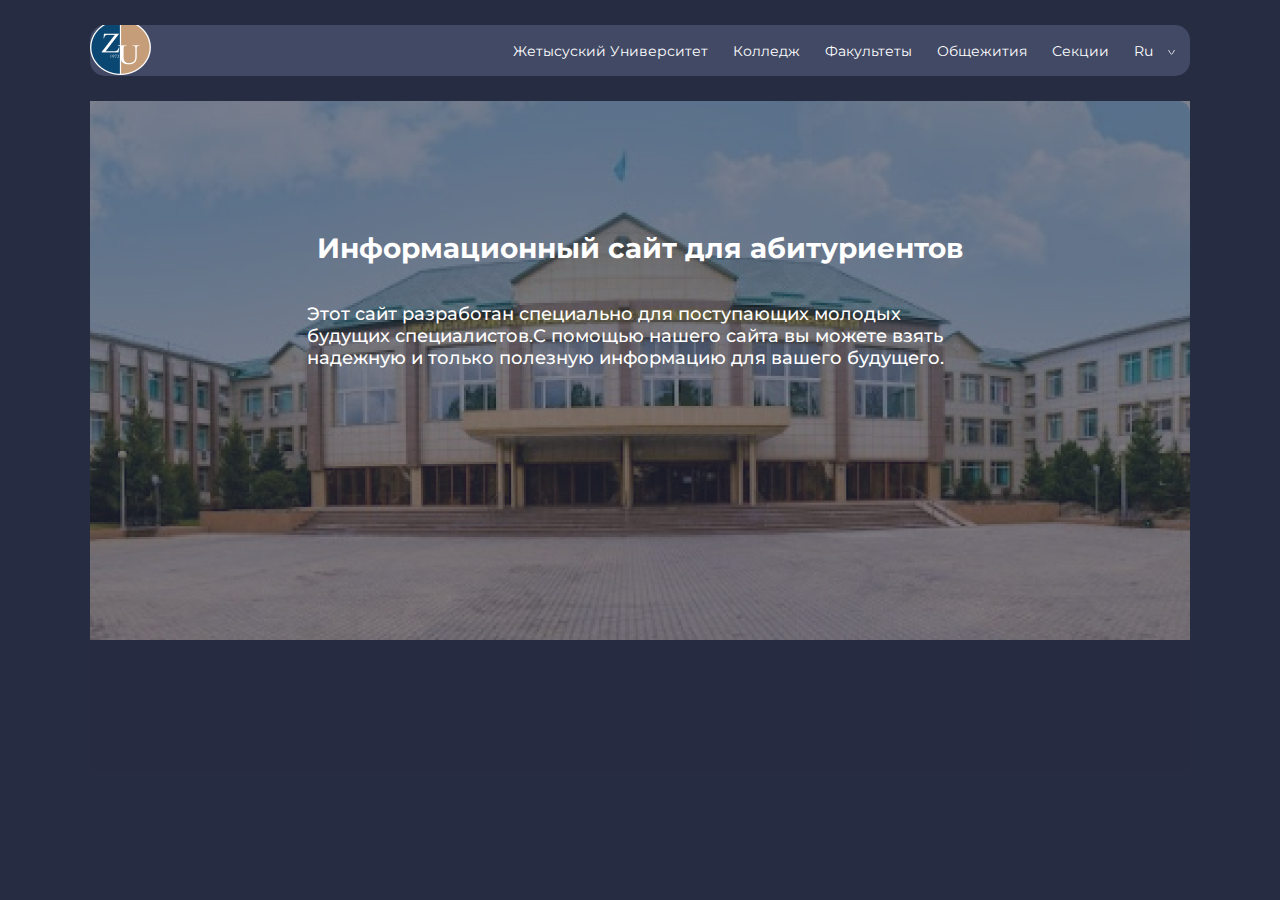
==== index.html @ 3f64a5e4 "Add files via upload" ====
<!DOCTYPE html>
<html lang="ru">
<head>
    <meta charset="UTF-8">
    <meta http-equiv="X-UA-Compatible" content="IE=edge">
    <meta name="viewport" content="width=device-width, initial-scale=1.0">
    <title>Информационный сайт</title>
    <link rel="stylesheet" href="css/style.css">
    <link rel="preconnect" href="https://fonts.googleapis.com">
    <link rel="preconnect" href="https://fonts.gstatic.com" crossorigin>
    <link href="https://fonts.googleapis.com/css2?family=Montserrat:wght@400;500;700&display=swap" rel="stylesheet">
</head>
<body>
    <div class="container">
        <header class="header">
            <img src="img/logo.png" alt="logo">
            <ul class="menu">
                <li><a href="#">Жетысуский Университет</a></li>
                <li><a href="#">Колледж</a></li>
                <li><a href="#">Факультеты</a></li>
                <li><a href="#">Общежития</a></li>
                <li><a href="#">Секции</a></li>
                <li>Ru</li>
                <button class="btn"><img src="img/around.svg" alt="around"></button>
            </ul>
        </header>
        <section class="main">
            <div class="main--offer">
                <h1>Информационный сайт для абитуриентов</h1>
                <p>Этот сайт разработан специально для поступающих молодых будущих специалистов.С помощью нашего сайта вы можете взять надежную и только полезную информацию для вашего будущего. </p>    
            </div>
            
        </section>
    </div>
</body>
</html>
---- css/style.css ----
*{
    padding: 0;
    margin: 0;
}

a{
    color: #fff;
    text-decoration: none;
}

li{
    list-style: none;
}

body{
    font-family: 'Montserrat', sans-serif;
    color: #fff;
    font-size: 14px;
    background-color: #262C41;
}

.container{
    width: 1100px;
    margin: 0 auto;
}

.header{
    display: flex;
    margin-top: 25px;
    justify-content: space-between;
    width: 100%;
    border-radius: 15px;
    background-color: #424965;
}

.menu{
    display: flex;
    align-items: center;
}

.menu li{
    margin-left: 25px;
}

.btn{
    padding: 15px;
    background: none;
    border: none;
}

.main{
    width: 100%;
    height: 539px;
    margin-top: 25px;
    background: url(../img/bg.jpg);
}

.main--offer{
    display: flex;
    flex-direction: column;
    padding-top: 130px;
    width: 100%;
    height: 100%;
    background: rgba(38, 44, 65, 0.6);
    align-items: center;
}

.main--offer h1{
    font: 27px;
    font-weight: 700;
}

.main--offer p{
    width: 667px;
    font-size: 18px;
    padding-top: 38px;
    font-weight: 500;

}
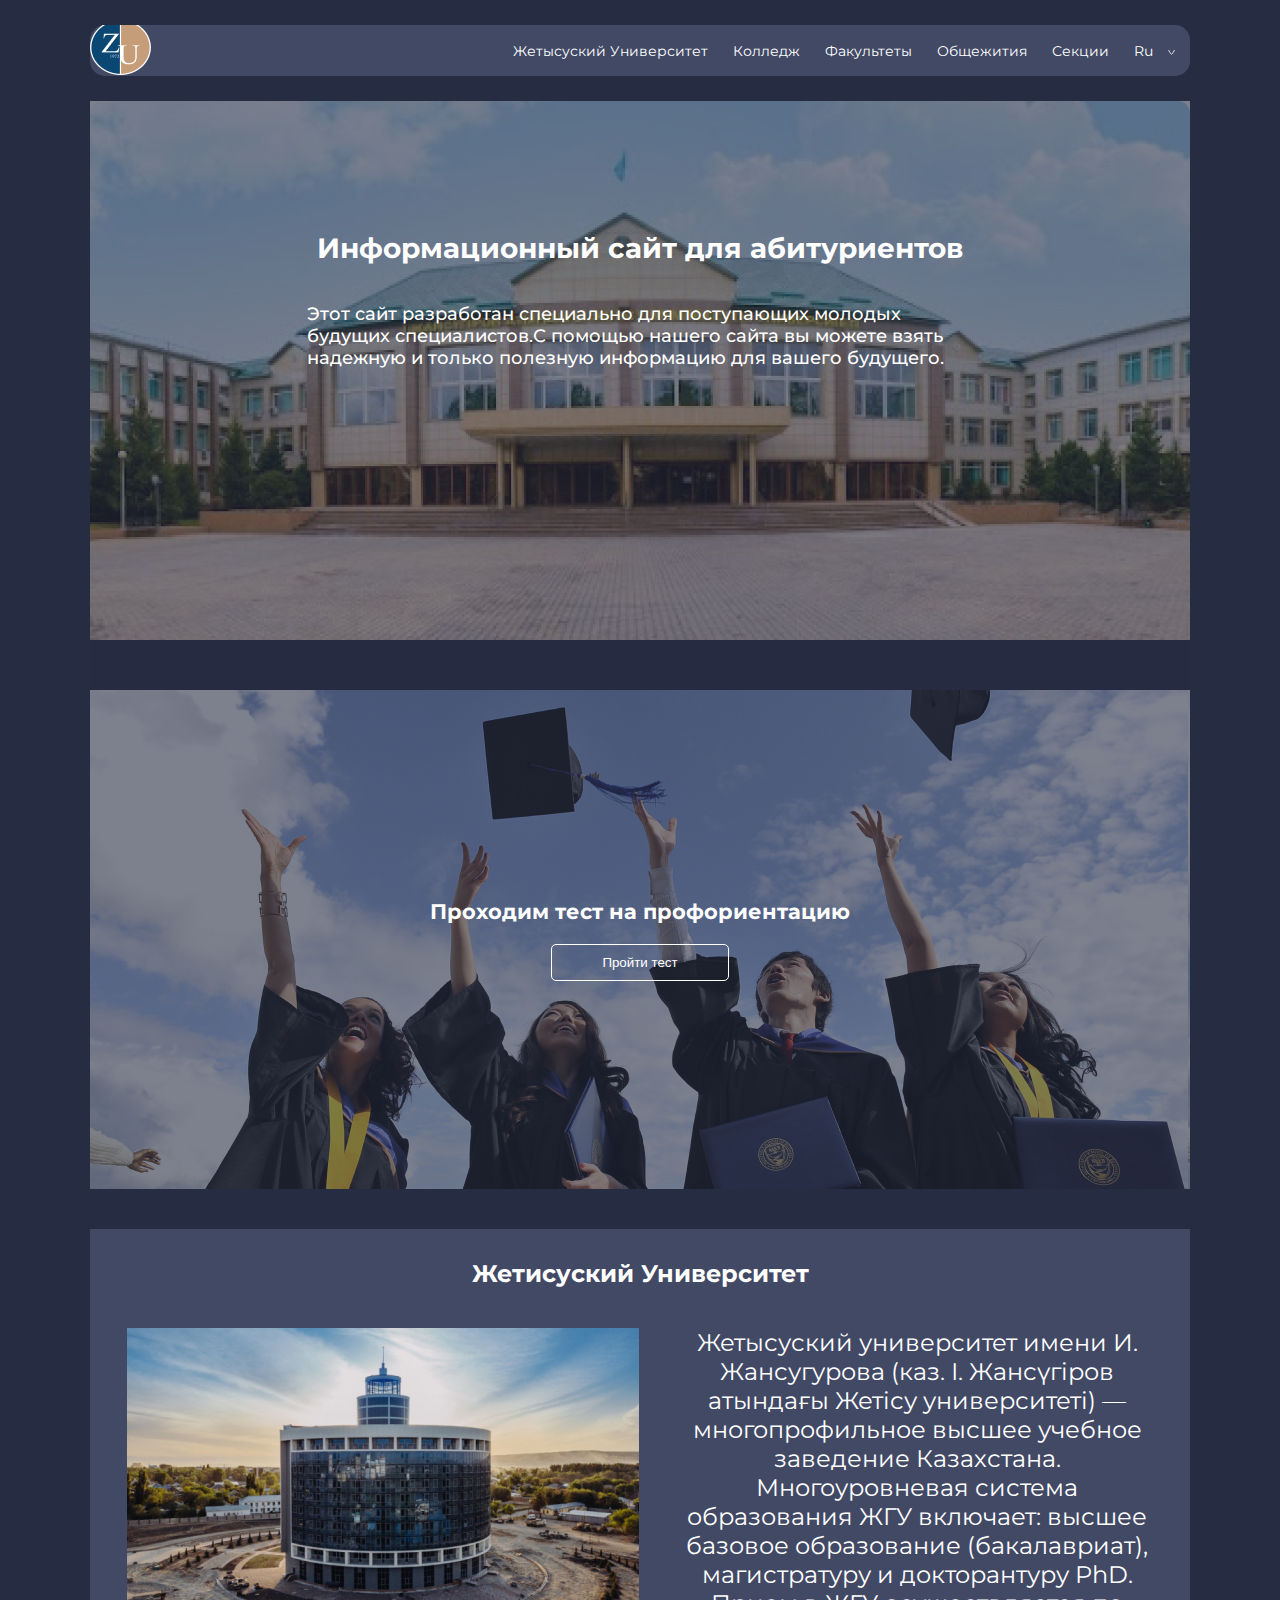
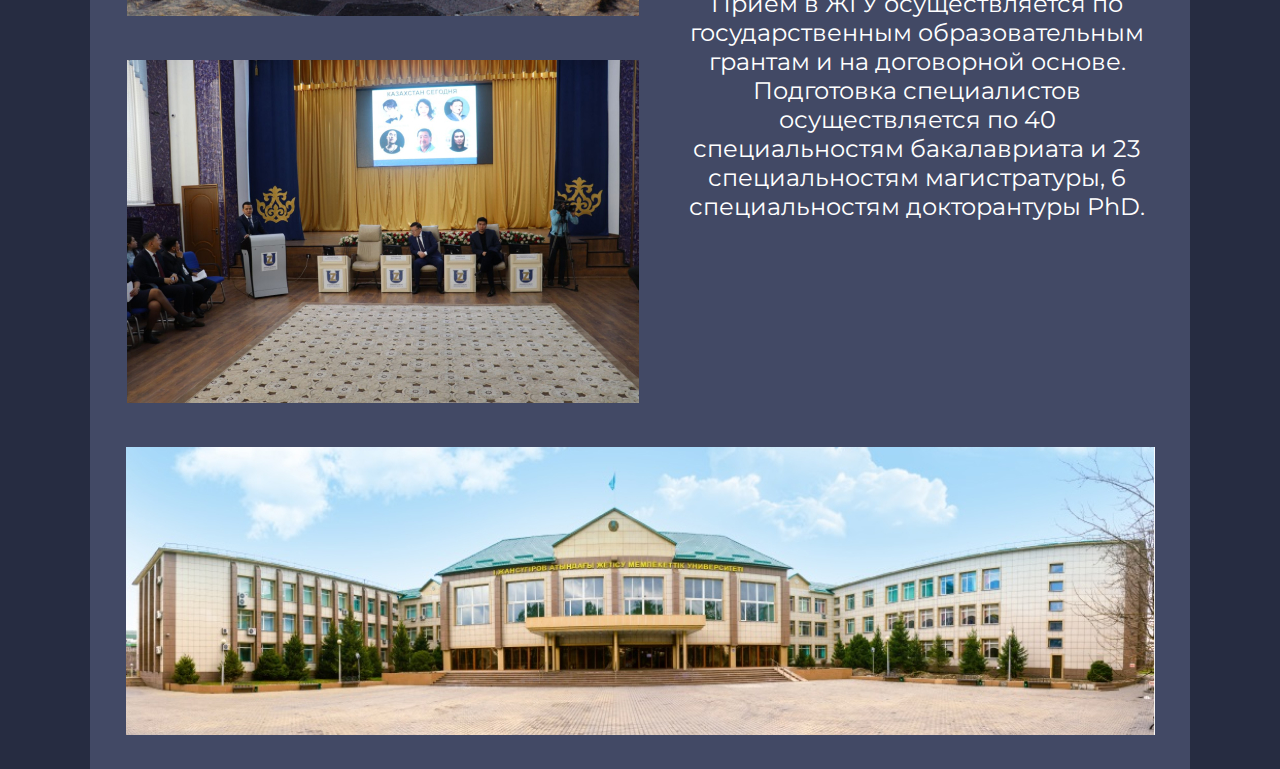
==== commit ca8678cc: "Add files via upload" ====
--- a/index.html
+++ b/index.html
@@ -31,6 +31,28 @@
             </div>
             
         </section>
+
+        <section class="testing">
+            <div class="testing--link">
+                <h2>Проходим тест на профориентацию</h2>
+                 <button>Пройти тест</button>
+            </div>
+        </section>
+        <section class="university">
+            <h1>Жетисуский Университет</h1>
+            <div class="block">
+                <div class="__first">
+                    <img class="__img--1" src="img/1.jpg" alt="1">
+                    <img src="img/2.jpg" alt="2">
+                </div>
+                <div class="__second">
+                    <p>Жетысуский университет имени И. Жансугурова  (каз. І. Жансүгіров атындағы Жетісу университеті) — многопрофильное высшее учебное заведение Казахстана.
+    
+                        Многоуровневая система образования ЖГУ включает: высшее базовое образование (бакалавриат), магистратуру и докторантуру PhD. Прием в ЖГУ осуществляется по государственным образовательным грантам и на договорной основе. Подготовка специалистов осуществляется по 40 специальностям бакалавриата и 23 специальностям магистратуры, 6 специальностям докторантуры PhD.</p>
+                </div>
+            </div>
+            <img src="img/3.jpg" alt="3">
+        </section>
     </div>
 </body>
 </html>--- a/css/style.css
+++ b/css/style.css
@@ -77,3 +77,64 @@
     font-weight: 500;
 
 }
+
+.testing{
+    margin-top: 50px;
+    width: 100%;
+    height: 499px;
+    background: url(../img/bg-2.jpg);
+}
+
+.testing--link{
+    display: flex;
+    flex-direction: column;
+    align-items: center;
+    justify-content: center;
+    width: 100%;
+    height: 100%;
+    background: rgba(38, 44, 65, 0.6);
+}
+
+.testing button{
+    margin-top: 20px;
+    color: #fff;
+    background: none;
+    padding: 10px 50px;
+    border: solid 1px;
+    border-radius: 5px;
+}
+
+.university{
+    margin-top: 40px;
+    padding: 30px 0;
+    background-color: #424965;
+    text-align: center;
+}
+
+.university h1{
+    font-size: 24px;
+    font-weight: 700;
+    
+}
+
+.block{
+    width: 1028px;
+    display: flex;
+    margin: 0 auto;
+
+}
+.__first{
+    margin: 40px 40px 40px 0;
+}
+
+.__img--1{
+    margin-bottom: 40px;
+}
+.__second{
+   margin-top: 40px;
+}
+
+.__second p{
+    font-size: 24px;
+    width: 474px;
+}